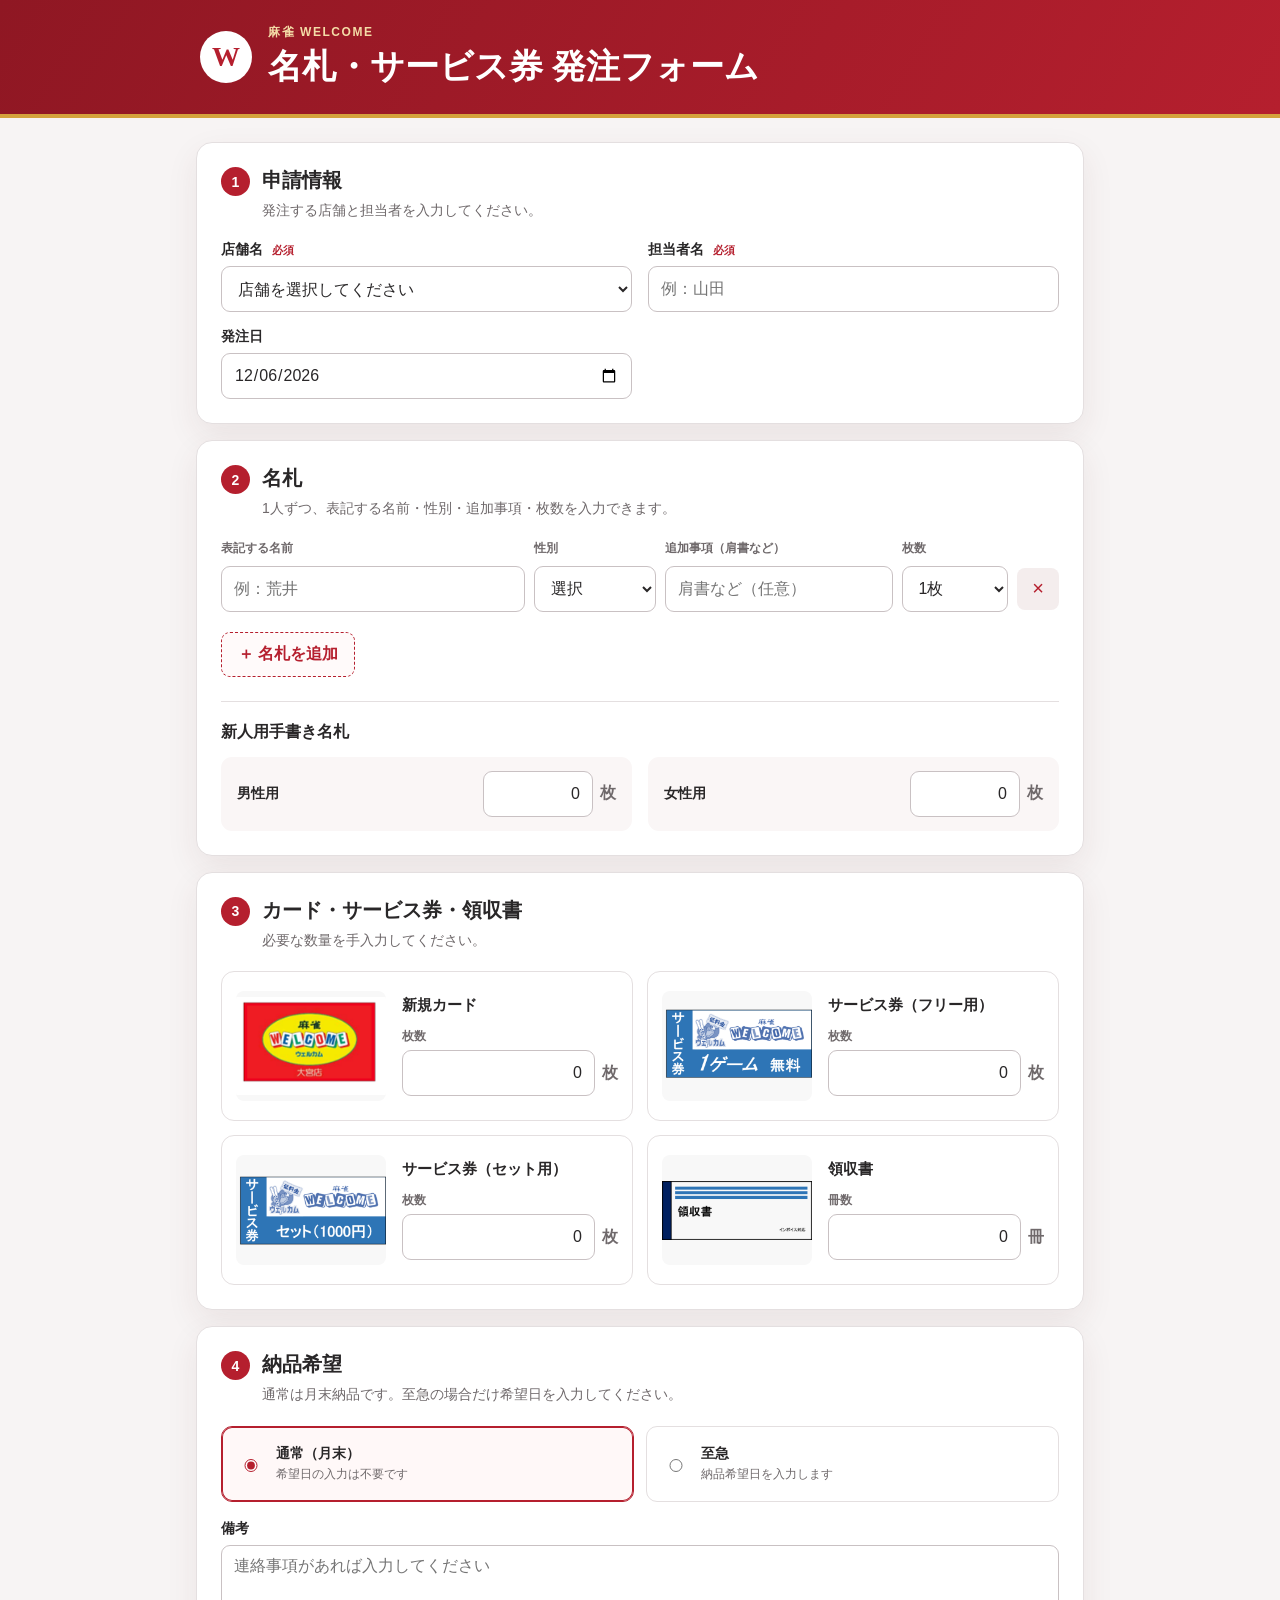
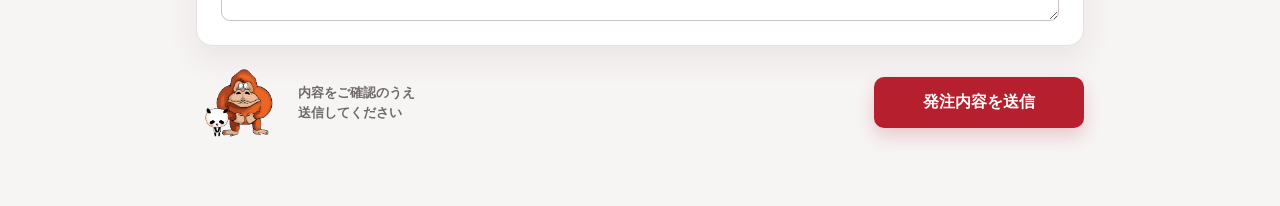
==== index.html @ 4ff01985 "Add WELCOME character to form" ====
<!doctype html>
<html lang="ja">
<head>
  <meta charset="utf-8">
  <meta name="viewport" content="width=device-width, initial-scale=1">
  <meta name="theme-color" content="#b51f2e">
  <title>麻雀WELCOME 名札・サービス券発注フォーム</title>
  <meta name="description" content="麻雀WELCOME店舗向けの名札・カード・サービス券・領収書発注フォーム">
  <link rel="stylesheet" href="styles.css">
</head>
<body>
  <header class="site-header">
    <div class="header-inner">
      <div class="brand-mark" aria-hidden="true">W</div>
      <div>
        <p class="eyebrow">麻雀 WELCOME</p>
        <h1>名札・サービス券 発注フォーム</h1>
      </div>
    </div>
  </header>

  <main>
    <form id="orderForm">
      <section class="panel">
        <div class="section-heading">
          <span class="step">1</span>
          <div><h2>申請情報</h2><p>発注する店舗と担当者を入力してください。</p></div>
        </div>
        <div class="grid two">
          <div class="field">
            <label for="store">店舗名 <span class="required">必須</span></label>
            <select id="store" required>
              <option value="">店舗を選択してください</option>
              <option>千葉店</option>
              <option>新小岩店</option>
              <option>大宮店</option>
              <option>日暮里店</option>
              <option>靖国通り店</option>
              <option>三宮店</option>
              <option>歌舞伎町店</option>
              <option>水道橋店</option>
            </select>
          </div>
          <div class="field">
            <label for="staff">担当者名 <span class="required">必須</span></label>
            <input id="staff" required autocomplete="name" placeholder="例：山田">
          </div>
          <div class="field">
            <label for="orderDate">発注日</label>
            <input id="orderDate" type="date">
          </div>
        </div>
        <button class="secondary-button history-button" id="historyButton" type="button" hidden>
          この店舗の発注履歴を見る
        </button>
        <div class="history-panel" id="historyPanel" hidden>
          <div class="history-title-row">
            <h3 id="historyTitle">発注履歴</h3>
            <button class="text-button" id="historyClose" type="button">閉じる</button>
          </div>
          <p id="historyStatus" class="muted" aria-live="polite"></p>
          <div class="history-list" id="historyList"></div>
        </div>
      </section>

      <section class="panel">
        <div class="section-heading">
          <span class="step">2</span>
          <div><h2>名札</h2><p>1人ずつ、表記する名前・性別・追加事項・枚数を入力できます。</p></div>
        </div>
        <div class="name-head" aria-hidden="true">
          <span>表記する名前</span><span>性別</span><span>追加事項（肩書など）</span><span>枚数</span><span></span>
        </div>
        <div id="nameRows"></div>
        <button class="add-button" type="button" id="addName">＋ 名札を追加</button>

        <div class="subsection">
          <h3>新人用手書き名札</h3>
          <div class="grid two">
            <div class="quantity-box">
              <label for="handwrittenMaleQuantity">男性用</label>
              <div class="quantity-input"><input id="handwrittenMaleQuantity" type="text" value="0" inputmode="numeric" pattern="[0-9]*"><span>枚</span></div>
            </div>
            <div class="quantity-box">
              <label for="handwrittenFemaleQuantity">女性用</label>
              <div class="quantity-input"><input id="handwrittenFemaleQuantity" type="text" value="0" inputmode="numeric" pattern="[0-9]*"><span>枚</span></div>
            </div>
          </div>
        </div>
      </section>

      <section class="panel">
        <div class="section-heading">
          <span class="step">3</span>
          <div><h2>カード・サービス券・領収書</h2><p>必要な数量を手入力してください。</p></div>
        </div>
        <div class="product-grid">
          <article class="product-card">
            <div class="sample-wrap"><img src="assets/new-card.png" alt="新規カード見本"></div>
            <div class="product-content"><h3>新規カード</h3><label for="cardQuantity">枚数</label><div class="quantity-input"><input id="cardQuantity" type="text" value="0" inputmode="numeric" pattern="[0-9]*"><span>枚</span></div></div>
          </article>
          <article class="product-card">
            <div class="sample-wrap"><img src="assets/free-ticket.png" alt="フリーサービス券見本"></div>
            <div class="product-content"><h3>サービス券（フリー用）</h3><label for="freeQuantity">枚数</label><div class="quantity-input"><input id="freeQuantity" type="text" value="0" inputmode="numeric" pattern="[0-9]*"><span>枚</span></div></div>
          </article>
          <article class="product-card">
            <div class="sample-wrap"><img src="assets/set-ticket.png" alt="セットサービス券見本"></div>
            <div class="product-content"><h3>サービス券（セット用）</h3><label for="setQuantity">枚数</label><div class="quantity-input"><input id="setQuantity" type="text" value="0" inputmode="numeric" pattern="[0-9]*"><span>枚</span></div></div>
          </article>
          <article class="product-card">
            <div class="sample-wrap"><img src="assets/receipt.png" alt="領収書見本"></div>
            <div class="product-content"><h3>領収書</h3><label for="receiptQuantity">冊数</label><div class="quantity-input"><input id="receiptQuantity" type="text" value="0" inputmode="numeric" pattern="[0-9]*"><span>冊</span></div></div>
          </article>
        </div>
      </section>

      <section class="panel">
        <div class="section-heading">
          <span class="step">4</span>
          <div><h2>納品希望</h2><p>通常は月末納品です。至急の場合だけ希望日を入力してください。</p></div>
        </div>
        <div class="delivery-options">
          <label class="choice"><input type="radio" name="delivery" value="通常（月末）" checked><span><strong>通常（月末）</strong><small>希望日の入力は不要です</small></span></label>
          <label class="choice"><input type="radio" name="delivery" value="至急"><span><strong>至急</strong><small>納品希望日を入力します</small></span></label>
        </div>
        <div class="field urgent-date" id="dateField" hidden>
          <label for="deliveryDate">納品希望日</label>
          <input id="deliveryDate" type="date">
        </div>
        <div class="field notes-field">
          <label for="notes">備考</label>
          <textarea id="notes" rows="3" placeholder="連絡事項があれば入力してください"></textarea>
        </div>
      </section>

      <div class="submit-area">
        <div class="submit-guide">
          <img src="assets/gorilla-panda-bow.png" alt="" aria-hidden="true">
          <span>内容をご確認のうえ<br>送信してください</span>
        </div>
        <p id="status" class="status" aria-live="polite"></p>
        <button class="submit-button" id="submit" type="submit">発注内容を送信</button>
      </div>
    </form>

    <section id="success" class="panel success" hidden>
      <div class="success-icon">✓</div>
      <h2>発注を受け付けました</h2>
      <p>受付番号：<strong id="orderId"></strong></p>
      <button class="secondary-button" type="button" id="newOrder">続けて発注する</button>
    </section>
  </main>

  <template id="nameTemplate">
    <div class="name-row">
      <div class="mobile-label">表記する名前</div>
      <input class="tag-name" aria-label="表記する名前" placeholder="例：荒井">
      <div class="mobile-label">性別</div>
      <select class="tag-gender" aria-label="性別"><option value="">選択</option><option>男性</option><option>女性</option></select>
      <div class="mobile-label">追加事項</div>
      <input class="tag-extra" aria-label="追加事項" placeholder="肩書など（任意）">
      <div class="mobile-label">枚数</div>
      <select class="tag-quantity" aria-label="枚数"><option value="1">1枚</option><option value="2">2枚</option><option value="3">3枚</option><option value="4">4枚</option><option value="5">5枚</option></select>
      <button class="remove-button" type="button" aria-label="この名札を削除">×</button>
    </div>
  </template>
  <script src="supabase.js"></script>
  <script src="app.js"></script>
</body>
</html>
---- styles.css ----
:root {
  --red: #b51f2e;
  --red-dark: #8f1723;
  --gold: #d4a23c;
  --ink: #292728;
  --muted: #6f696b;
  --line: #e4dfe0;
  --soft: #faf6f6;
  --white: #fff;
  --shadow: 0 12px 32px rgba(85, 33, 39, .08);
}
* { box-sizing: border-box; }
[hidden] { display: none !important; }
body {
  margin: 0;
  color: var(--ink);
  background: #f7f4f4;
  font-family: -apple-system, BlinkMacSystemFont, "Segoe UI", "Noto Sans JP", sans-serif;
}
.site-header { color: var(--white); background: linear-gradient(120deg, var(--red-dark), var(--red)); border-bottom: 4px solid var(--gold); }
.header-inner { display: flex; align-items: center; gap: 16px; max-width: 920px; margin: auto; padding: 24px 20px; }
.brand-mark { display: grid; place-items: center; width: 52px; height: 52px; flex: 0 0 auto; border: 2px solid rgba(255,255,255,.9); border-radius: 50%; background: var(--white); color: var(--red); font: 900 28px Georgia, serif; }
.eyebrow { margin: 0 0 3px; color: #f4dca7; font-size: 12px; font-weight: 800; letter-spacing: .13em; }
h1 { margin: 0; font-size: clamp(23px, 4vw, 34px); }
main { max-width: 920px; margin: 24px auto 64px; padding: 0 16px; }
.panel { margin: 16px 0; padding: 24px; border: 1px solid var(--line); border-radius: 16px; background: var(--white); box-shadow: var(--shadow); }
.section-heading { display: flex; align-items: flex-start; gap: 12px; margin-bottom: 20px; }
.section-heading h2 { margin: 0; font-size: 20px; }
.section-heading p { margin: 5px 0 0; color: var(--muted); font-size: 14px; line-height: 1.6; }
.step { display: grid; place-items: center; width: 29px; height: 29px; flex: 0 0 auto; border-radius: 50%; background: var(--red); color: white; font-size: 14px; font-weight: 900; }
.grid { display: grid; gap: 16px; }
.grid.two { grid-template-columns: repeat(2, minmax(0, 1fr)); }
.field { display: grid; gap: 7px; }
label, .name-head { font-size: 14px; font-weight: 750; }
.required { margin-left: 5px; color: var(--red); font-size: 11px; }
input, select, textarea {
  width: 100%;
  min-height: 46px;
  border: 1px solid #c9c1c3;
  border-radius: 9px;
  padding: 10px 12px;
  background: #fff;
  color: var(--ink);
  font: inherit;
}
textarea { resize: vertical; }
input:focus, select:focus, textarea:focus { outline: 3px solid rgba(181,31,46,.15); border-color: var(--red); }
button { font: inherit; cursor: pointer; }
.secondary-button, .add-button { border: 1px solid var(--red); border-radius: 9px; padding: 11px 16px; background: #fff; color: var(--red); font-weight: 800; }
.history-button { margin-top: 18px; }
.history-panel { margin-top: 16px; padding: 18px; border: 1px solid #ead5d8; border-radius: 12px; background: var(--soft); }
.history-title-row { display: flex; align-items: center; justify-content: space-between; gap: 12px; }
.history-title-row h3 { margin: 0; font-size: 17px; }
.text-button { border: 0; background: transparent; color: var(--red); font-weight: 800; }
.muted { color: var(--muted); }
.history-list { display: grid; gap: 10px; }
.history-card { padding: 14px; border: 1px solid var(--line); border-radius: 10px; background: #fff; }
.history-card header { display: flex; justify-content: space-between; gap: 12px; }
.history-card p { margin: 6px 0 0; color: #5f595b; font-size: 13px; line-height: 1.5; }
.history-card .order-items { color: var(--ink); }
.name-head, .name-row { display: grid; grid-template-columns: 2fr .8fr 1.5fr .7fr 42px; gap: 9px; align-items: center; }
.name-head { margin-bottom: 6px; color: var(--muted); font-size: 12px; }
.name-row { margin: 9px 0; }
.mobile-label { display: none; }
.remove-button { min-height: 42px; border: 0; border-radius: 8px; background: #f4eded; color: var(--red); font-size: 20px; }
.add-button { margin-top: 11px; border-style: dashed; background: #fffafa; }
.subsection { margin-top: 24px; padding-top: 20px; border-top: 1px solid var(--line); }
.subsection h3 { margin: 0 0 14px; font-size: 16px; }
.quantity-box { display: flex; align-items: center; justify-content: space-between; gap: 18px; padding: 14px 16px; border-radius: 11px; background: var(--soft); }
.quantity-input { display: flex; align-items: center; gap: 7px; }
.quantity-input input { width: 110px; text-align: right; }
.quantity-input span { color: var(--muted); font-weight: 700; }
.product-grid { display: grid; grid-template-columns: repeat(2, minmax(0, 1fr)); gap: 14px; }
.product-card { display: grid; grid-template-columns: 150px 1fr; gap: 16px; align-items: center; min-height: 150px; padding: 14px; border: 1px solid var(--line); border-radius: 13px; background: #fff; }
.sample-wrap { display: grid; place-items: center; height: 110px; overflow: hidden; border-radius: 8px; background: #f8f8f8; }
.sample-wrap img { width: 100%; max-height: 105px; object-fit: contain; }
.product-content h3 { margin: 0 0 13px; font-size: 15px; }
.product-content label { display: block; margin-bottom: 5px; color: var(--muted); font-size: 12px; }
.product-content .quantity-input input { width: 100%; min-width: 0; }
.delivery-options { display: grid; grid-template-columns: repeat(2, minmax(0, 1fr)); gap: 12px; }
.choice { display: flex; align-items: center; gap: 12px; min-height: 76px; padding: 14px; border: 1px solid var(--line); border-radius: 11px; background: #fff; cursor: pointer; }
.choice:has(input:checked) { border-color: var(--red); background: #fff8f8; box-shadow: inset 0 0 0 1px var(--red); }
.choice input { width: 20px; min-height: auto; accent-color: var(--red); }
.choice span { display: grid; gap: 4px; }
.choice small { color: var(--muted); font-weight: 500; }
.urgent-date { max-width: 360px; margin-top: 16px; }
.notes-field { margin-top: 18px; }
.submit-area { display: flex; align-items: center; justify-content: flex-end; gap: 16px; margin-top: 18px; }
.submit-guide { display: flex; align-items: center; gap: 10px; margin-right: auto; color: var(--muted); font-size: 13px; font-weight: 750; line-height: 1.5; }
.submit-guide img { width: 92px; height: 78px; object-fit: contain; object-position: bottom; }
.status { margin: 0; color: var(--red); font-weight: 750; }
.submit-button { min-width: 210px; border: 0; border-radius: 10px; padding: 15px 26px; background: var(--red); color: white; font-size: 16px; font-weight: 900; box-shadow: 0 8px 18px rgba(181,31,46,.2); }
.submit-button:hover { background: var(--red-dark); }
.submit-button:disabled { opacity: .55; cursor: wait; }
.success { padding: 40px 24px; text-align: center; }
.success h2 { margin: 12px 0 8px; }
.success-icon { display: grid; place-items: center; width: 58px; height: 58px; margin: auto; border-radius: 50%; background: #e8f5ec; color: #18743a; font-size: 30px; font-weight: 900; }
@media (max-width: 740px) {
  .panel { padding: 19px 16px; }
  .grid.two, .product-grid, .delivery-options { grid-template-columns: 1fr; }
  .name-head { display: none; }
  .name-row { grid-template-columns: 1fr 90px 42px; padding: 14px; border: 1px solid var(--line); border-radius: 11px; }
  .mobile-label { display: block; grid-column: 1/-1; margin: 5px 0 -4px; color: var(--muted); font-size: 11px; font-weight: 750; }
  .name-row .tag-name, .name-row .tag-extra { grid-column: 1/-1; }
  .name-row .tag-gender { grid-column: 1/3; }
  .name-row .tag-quantity { grid-column: 1/3; }
  .name-row .remove-button { grid-column: 3; grid-row: 8; }
  .product-card { grid-template-columns: 120px 1fr; }
  .sample-wrap { height: 95px; }
  .quantity-box { padding: 12px; }
  .submit-area { align-items: stretch; flex-direction: column; }
  .submit-guide { justify-content: center; margin-right: 0; text-align: left; }
  .submit-guide img { width: 82px; height: 70px; }
  .submit-button { width: 100%; }
}
@media (max-width: 430px) {
  .header-inner { padding: 19px 16px; }
  .brand-mark { width: 45px; height: 45px; font-size: 24px; }
  .product-card { grid-template-columns: 100px 1fr; gap: 12px; padding: 11px; }
  .product-content h3 { font-size: 14px; }
  .quantity-input input { width: 86px; }
}
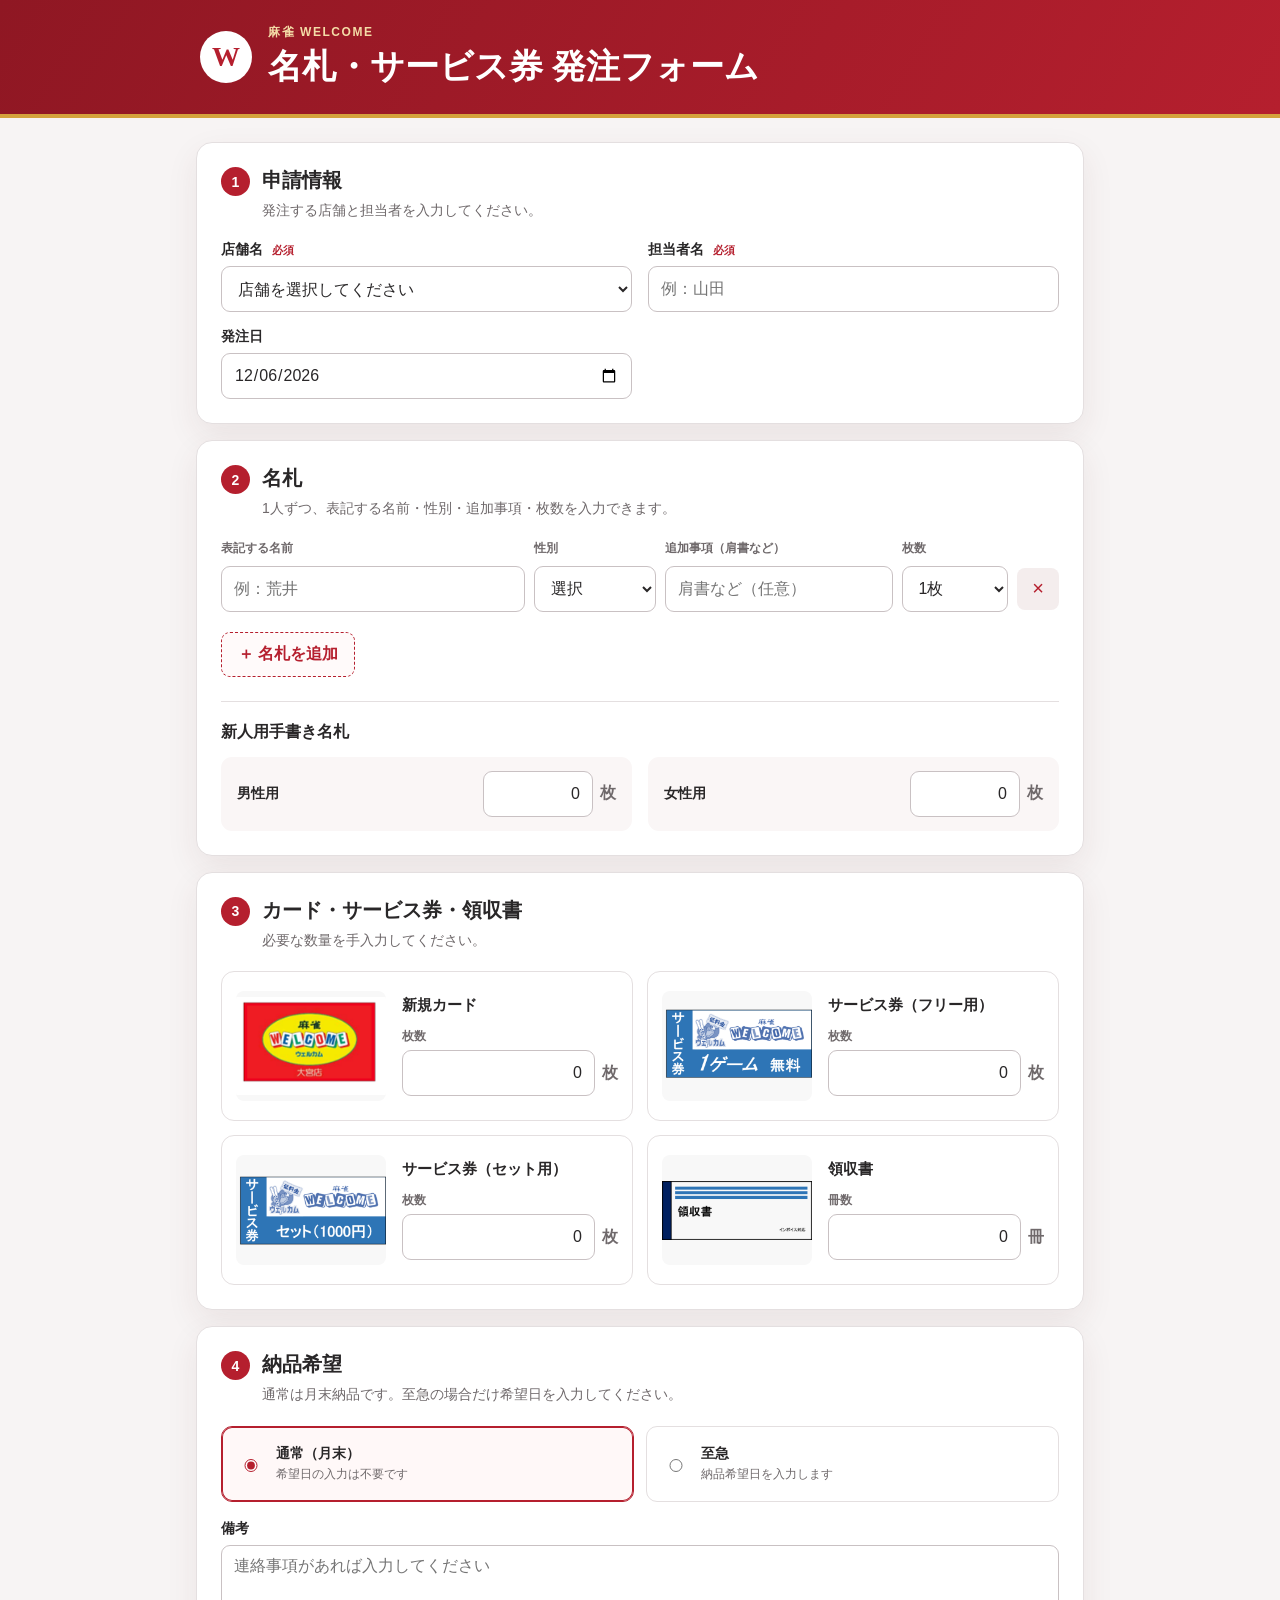
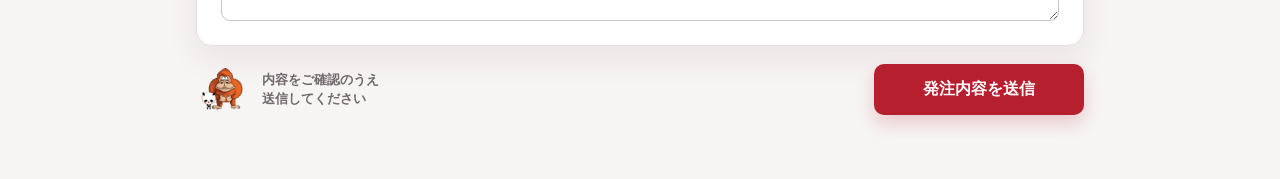
==== commit 472bfd8e: "Resize form character" ====
--- a/index.html
+++ b/index.html
@@ -6,7 +6,7 @@
   <meta name="theme-color" content="#b51f2e">
   <title>麻雀WELCOME 名札・サービス券発注フォーム</title>
   <meta name="description" content="麻雀WELCOME店舗向けの名札・カード・サービス券・領収書発注フォーム">
-  <link rel="stylesheet" href="styles.css">
+  <link rel="stylesheet" href="styles.css?v=20260723-2">
 </head>
 <body>
   <header class="site-header">
@@ -135,7 +135,7 @@
 
       <div class="submit-area">
         <div class="submit-guide">
-          <img src="assets/gorilla-panda-bow.png" alt="" aria-hidden="true">
+          <img src="assets/gorilla-panda-bow.png" alt="" aria-hidden="true" width="56" height="48">
           <span>内容をご確認のうえ<br>送信してください</span>
         </div>
         <p id="status" class="status" aria-live="polite"></p>
--- a/styles.css
+++ b/styles.css
@@ -87,7 +87,7 @@
 .notes-field { margin-top: 18px; }
 .submit-area { display: flex; align-items: center; justify-content: flex-end; gap: 16px; margin-top: 18px; }
 .submit-guide { display: flex; align-items: center; gap: 10px; margin-right: auto; color: var(--muted); font-size: 13px; font-weight: 750; line-height: 1.5; }
-.submit-guide img { width: 92px; height: 78px; object-fit: contain; object-position: bottom; }
+.submit-guide img { width: 56px; height: 48px; flex: 0 0 auto; object-fit: contain; object-position: bottom; }
 .status { margin: 0; color: var(--red); font-weight: 750; }
 .submit-button { min-width: 210px; border: 0; border-radius: 10px; padding: 15px 26px; background: var(--red); color: white; font-size: 16px; font-weight: 900; box-shadow: 0 8px 18px rgba(181,31,46,.2); }
 .submit-button:hover { background: var(--red-dark); }
@@ -110,7 +110,7 @@
   .quantity-box { padding: 12px; }
   .submit-area { align-items: stretch; flex-direction: column; }
   .submit-guide { justify-content: center; margin-right: 0; text-align: left; }
-  .submit-guide img { width: 82px; height: 70px; }
+  .submit-guide img { width: 52px; height: 45px; }
   .submit-button { width: 100%; }
 }
 @media (max-width: 430px) {
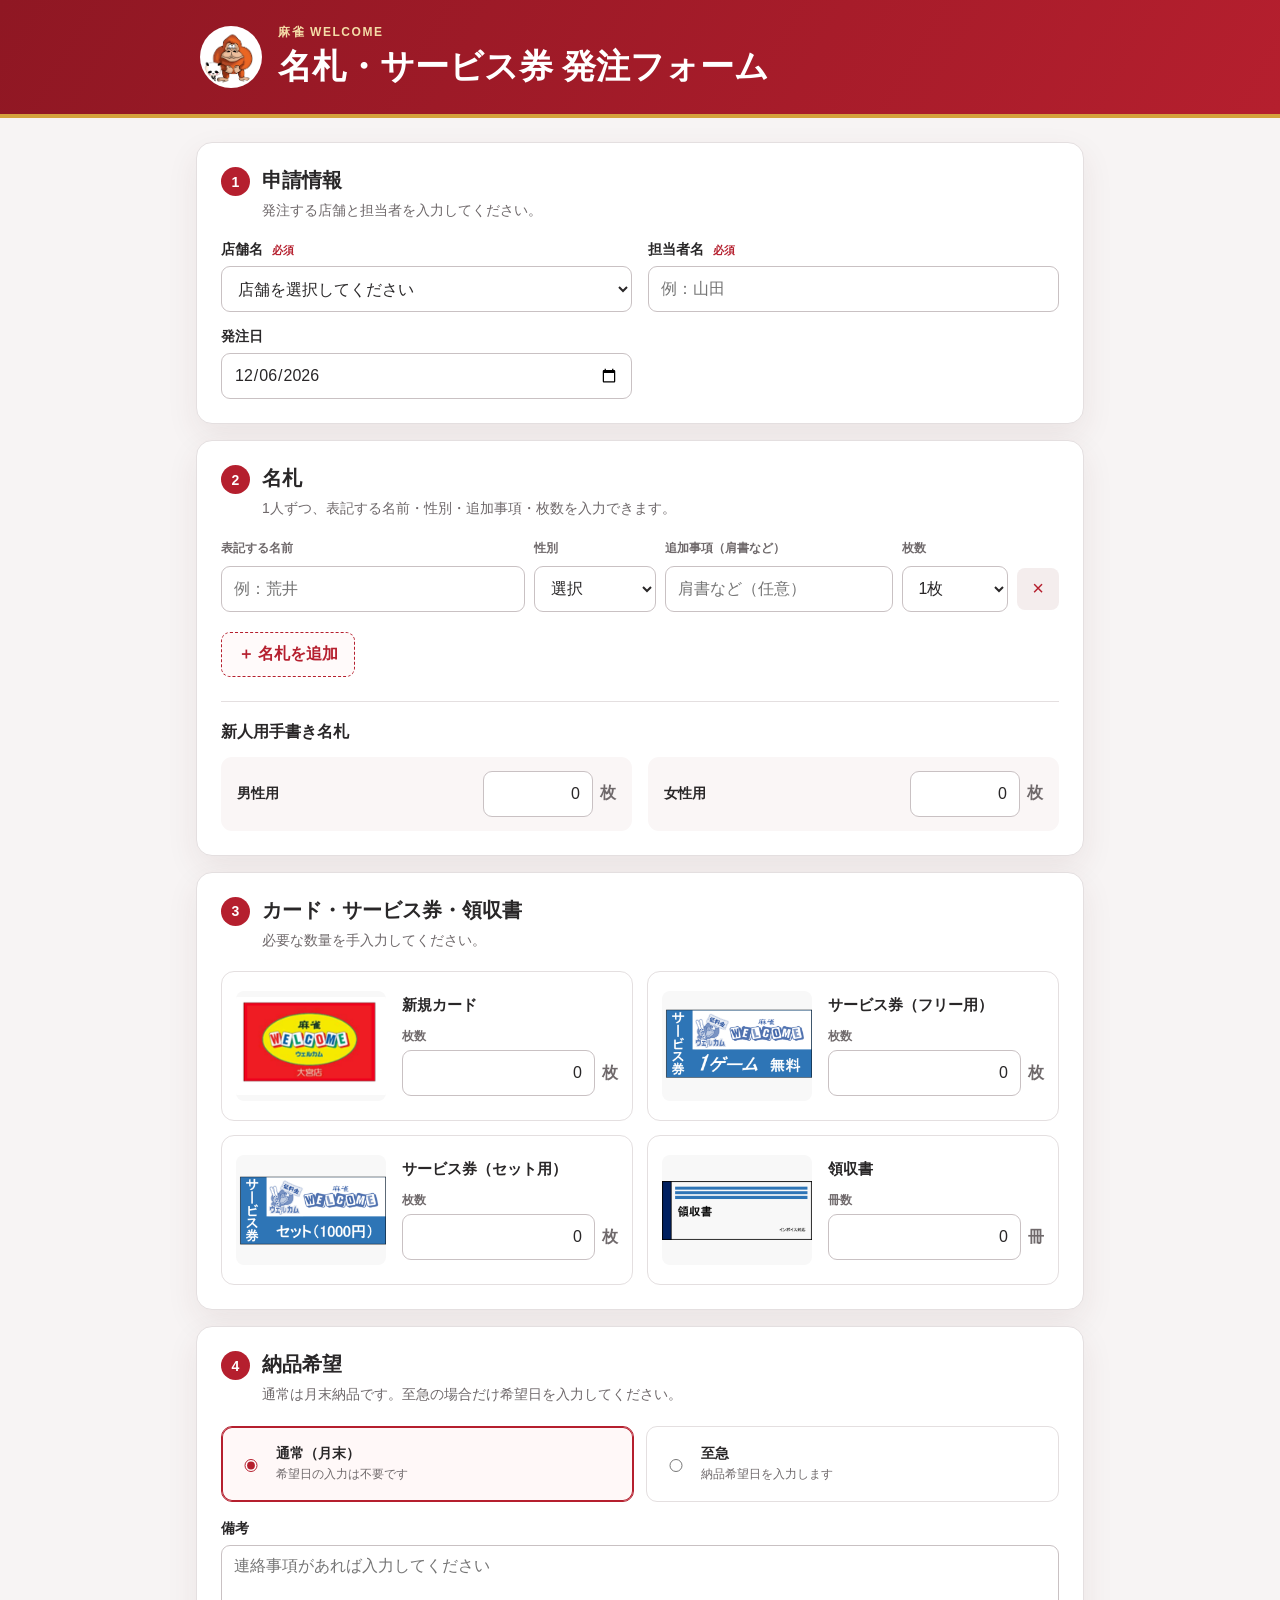
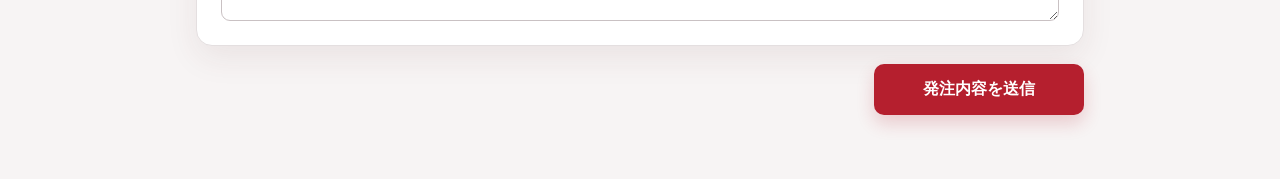
==== commit 95835adc: "Move character to header" ====
--- a/index.html
+++ b/index.html
@@ -6,12 +6,14 @@
   <meta name="theme-color" content="#b51f2e">
   <title>麻雀WELCOME 名札・サービス券発注フォーム</title>
   <meta name="description" content="麻雀WELCOME店舗向けの名札・カード・サービス券・領収書発注フォーム">
-  <link rel="stylesheet" href="styles.css?v=20260723-2">
+  <link rel="stylesheet" href="styles.css?v=20260723-3">
 </head>
 <body>
   <header class="site-header">
     <div class="header-inner">
-      <div class="brand-mark" aria-hidden="true">W</div>
+      <div class="brand-mark">
+        <img src="assets/gorilla-panda-bow.png" alt="WELCOMEキャラクター" width="58" height="58">
+      </div>
       <div>
         <p class="eyebrow">麻雀 WELCOME</p>
         <h1>名札・サービス券 発注フォーム</h1>
@@ -134,10 +136,6 @@
       </section>
 
       <div class="submit-area">
-        <div class="submit-guide">
-          <img src="assets/gorilla-panda-bow.png" alt="" aria-hidden="true" width="56" height="48">
-          <span>内容をご確認のうえ<br>送信してください</span>
-        </div>
         <p id="status" class="status" aria-live="polite"></p>
         <button class="submit-button" id="submit" type="submit">発注内容を送信</button>
       </div>
--- a/styles.css
+++ b/styles.css
@@ -19,7 +19,8 @@
 }
 .site-header { color: var(--white); background: linear-gradient(120deg, var(--red-dark), var(--red)); border-bottom: 4px solid var(--gold); }
 .header-inner { display: flex; align-items: center; gap: 16px; max-width: 920px; margin: auto; padding: 24px 20px; }
-.brand-mark { display: grid; place-items: center; width: 52px; height: 52px; flex: 0 0 auto; border: 2px solid rgba(255,255,255,.9); border-radius: 50%; background: var(--white); color: var(--red); font: 900 28px Georgia, serif; }
+.brand-mark { display: grid; place-items: center; width: 62px; height: 62px; flex: 0 0 auto; overflow: hidden; border: 2px solid rgba(255,255,255,.9); border-radius: 50%; background: var(--white); }
+.brand-mark img { width: 58px; height: 58px; object-fit: contain; object-position: center bottom; }
 .eyebrow { margin: 0 0 3px; color: #f4dca7; font-size: 12px; font-weight: 800; letter-spacing: .13em; }
 h1 { margin: 0; font-size: clamp(23px, 4vw, 34px); }
 main { max-width: 920px; margin: 24px auto 64px; padding: 0 16px; }
@@ -86,8 +87,6 @@
 .urgent-date { max-width: 360px; margin-top: 16px; }
 .notes-field { margin-top: 18px; }
 .submit-area { display: flex; align-items: center; justify-content: flex-end; gap: 16px; margin-top: 18px; }
-.submit-guide { display: flex; align-items: center; gap: 10px; margin-right: auto; color: var(--muted); font-size: 13px; font-weight: 750; line-height: 1.5; }
-.submit-guide img { width: 56px; height: 48px; flex: 0 0 auto; object-fit: contain; object-position: bottom; }
 .status { margin: 0; color: var(--red); font-weight: 750; }
 .submit-button { min-width: 210px; border: 0; border-radius: 10px; padding: 15px 26px; background: var(--red); color: white; font-size: 16px; font-weight: 900; box-shadow: 0 8px 18px rgba(181,31,46,.2); }
 .submit-button:hover { background: var(--red-dark); }
@@ -109,13 +108,12 @@
   .sample-wrap { height: 95px; }
   .quantity-box { padding: 12px; }
   .submit-area { align-items: stretch; flex-direction: column; }
-  .submit-guide { justify-content: center; margin-right: 0; text-align: left; }
-  .submit-guide img { width: 52px; height: 45px; }
   .submit-button { width: 100%; }
 }
 @media (max-width: 430px) {
   .header-inner { padding: 19px 16px; }
-  .brand-mark { width: 45px; height: 45px; font-size: 24px; }
+  .brand-mark { width: 52px; height: 52px; }
+  .brand-mark img { width: 48px; height: 48px; }
   .product-card { grid-template-columns: 100px 1fr; gap: 12px; padding: 11px; }
   .product-content h3 { font-size: 14px; }
   .quantity-input input { width: 86px; }
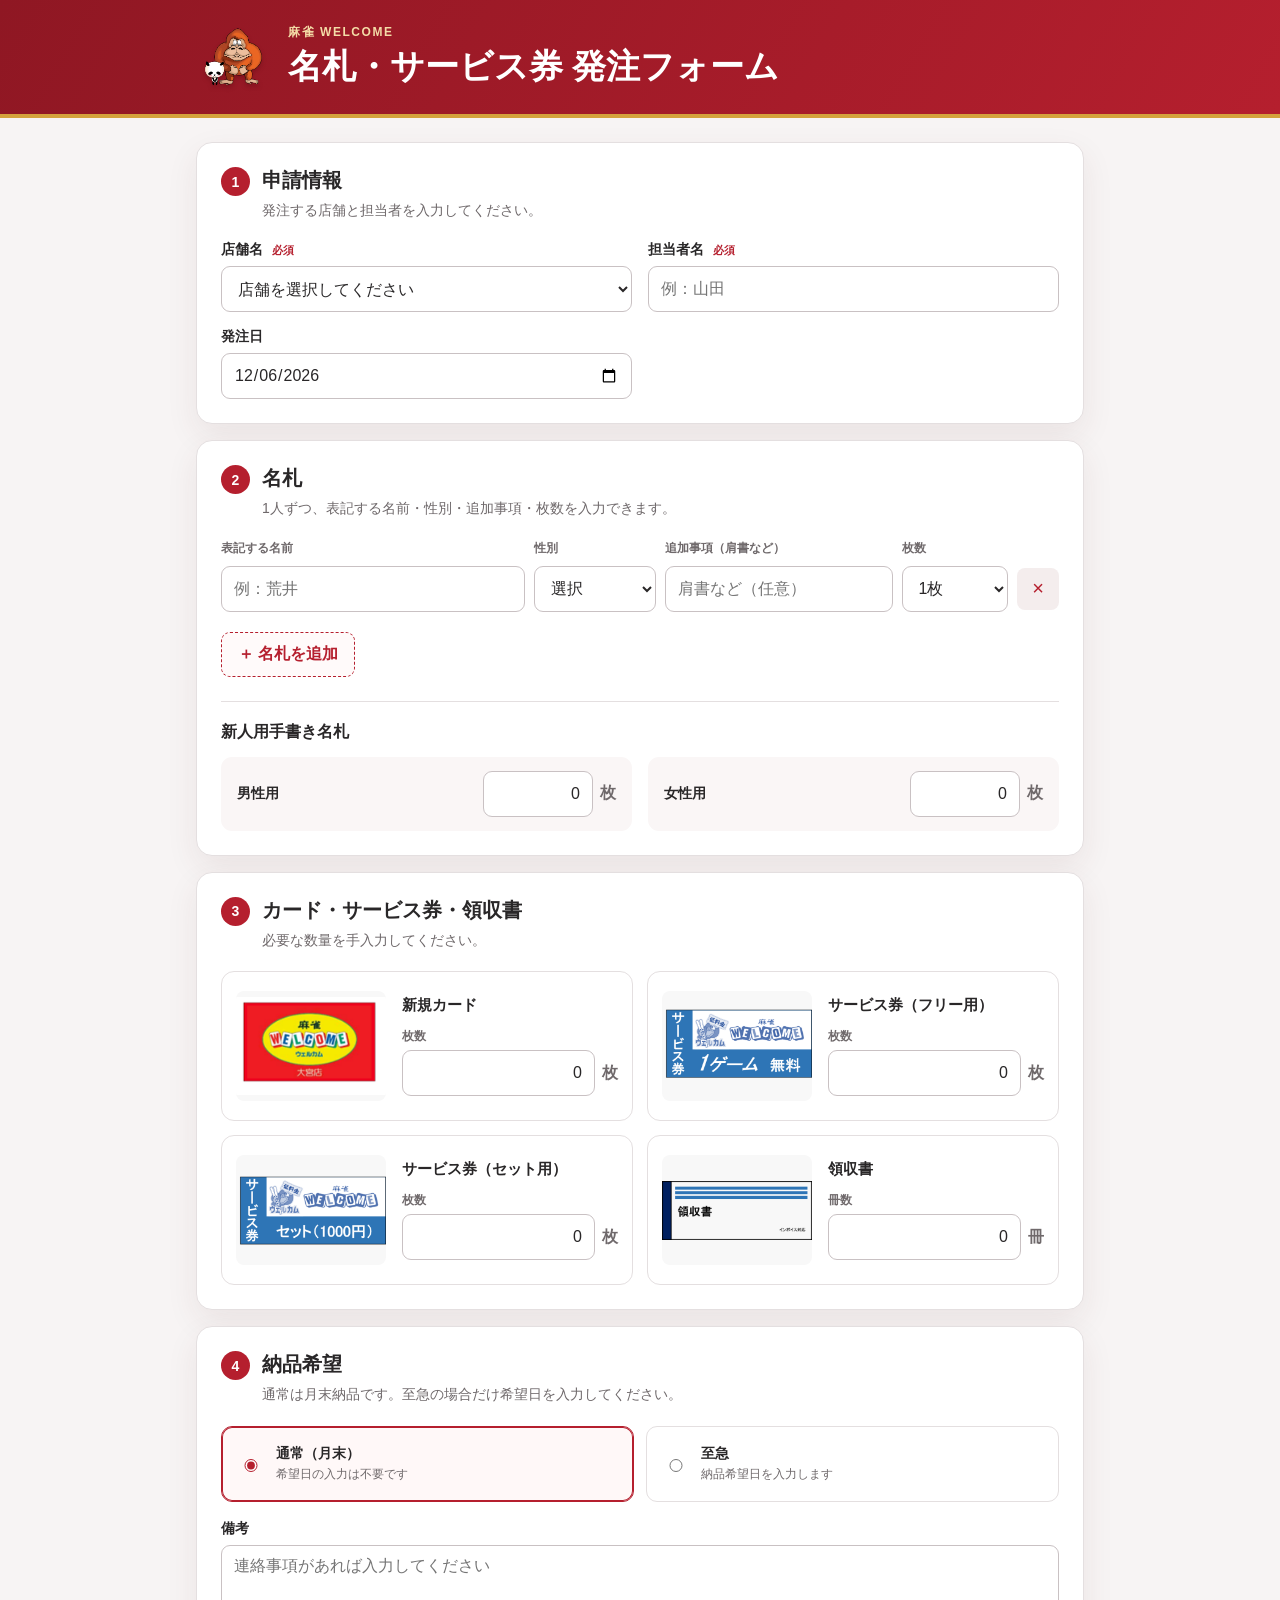
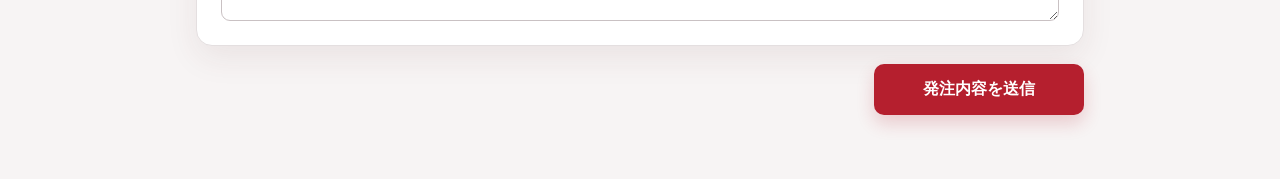
==== commit 5237aa56: "Remove character badge circle" ====
--- a/index.html
+++ b/index.html
@@ -6,7 +6,7 @@
   <meta name="theme-color" content="#b51f2e">
   <title>麻雀WELCOME 名札・サービス券発注フォーム</title>
   <meta name="description" content="麻雀WELCOME店舗向けの名札・カード・サービス券・領収書発注フォーム">
-  <link rel="stylesheet" href="styles.css?v=20260723-3">
+  <link rel="stylesheet" href="styles.css?v=20260723-4">
 </head>
 <body>
   <header class="site-header">
--- a/styles.css
+++ b/styles.css
@@ -19,8 +19,8 @@
 }
 .site-header { color: var(--white); background: linear-gradient(120deg, var(--red-dark), var(--red)); border-bottom: 4px solid var(--gold); }
 .header-inner { display: flex; align-items: center; gap: 16px; max-width: 920px; margin: auto; padding: 24px 20px; }
-.brand-mark { display: grid; place-items: center; width: 62px; height: 62px; flex: 0 0 auto; overflow: hidden; border: 2px solid rgba(255,255,255,.9); border-radius: 50%; background: var(--white); }
-.brand-mark img { width: 58px; height: 58px; object-fit: contain; object-position: center bottom; }
+.brand-mark { display: grid; place-items: center; width: 72px; height: 66px; flex: 0 0 auto; }
+.brand-mark img { width: 72px; height: 66px; object-fit: contain; object-position: center bottom; filter: drop-shadow(0 3px 2px rgba(70, 0, 8, .25)); }
 .eyebrow { margin: 0 0 3px; color: #f4dca7; font-size: 12px; font-weight: 800; letter-spacing: .13em; }
 h1 { margin: 0; font-size: clamp(23px, 4vw, 34px); }
 main { max-width: 920px; margin: 24px auto 64px; padding: 0 16px; }
@@ -112,8 +112,8 @@
 }
 @media (max-width: 430px) {
   .header-inner { padding: 19px 16px; }
-  .brand-mark { width: 52px; height: 52px; }
-  .brand-mark img { width: 48px; height: 48px; }
+  .brand-mark { width: 60px; height: 55px; }
+  .brand-mark img { width: 60px; height: 55px; }
   .product-card { grid-template-columns: 100px 1fr; gap: 12px; padding: 11px; }
   .product-content h3 { font-size: 14px; }
   .quantity-input input { width: 86px; }
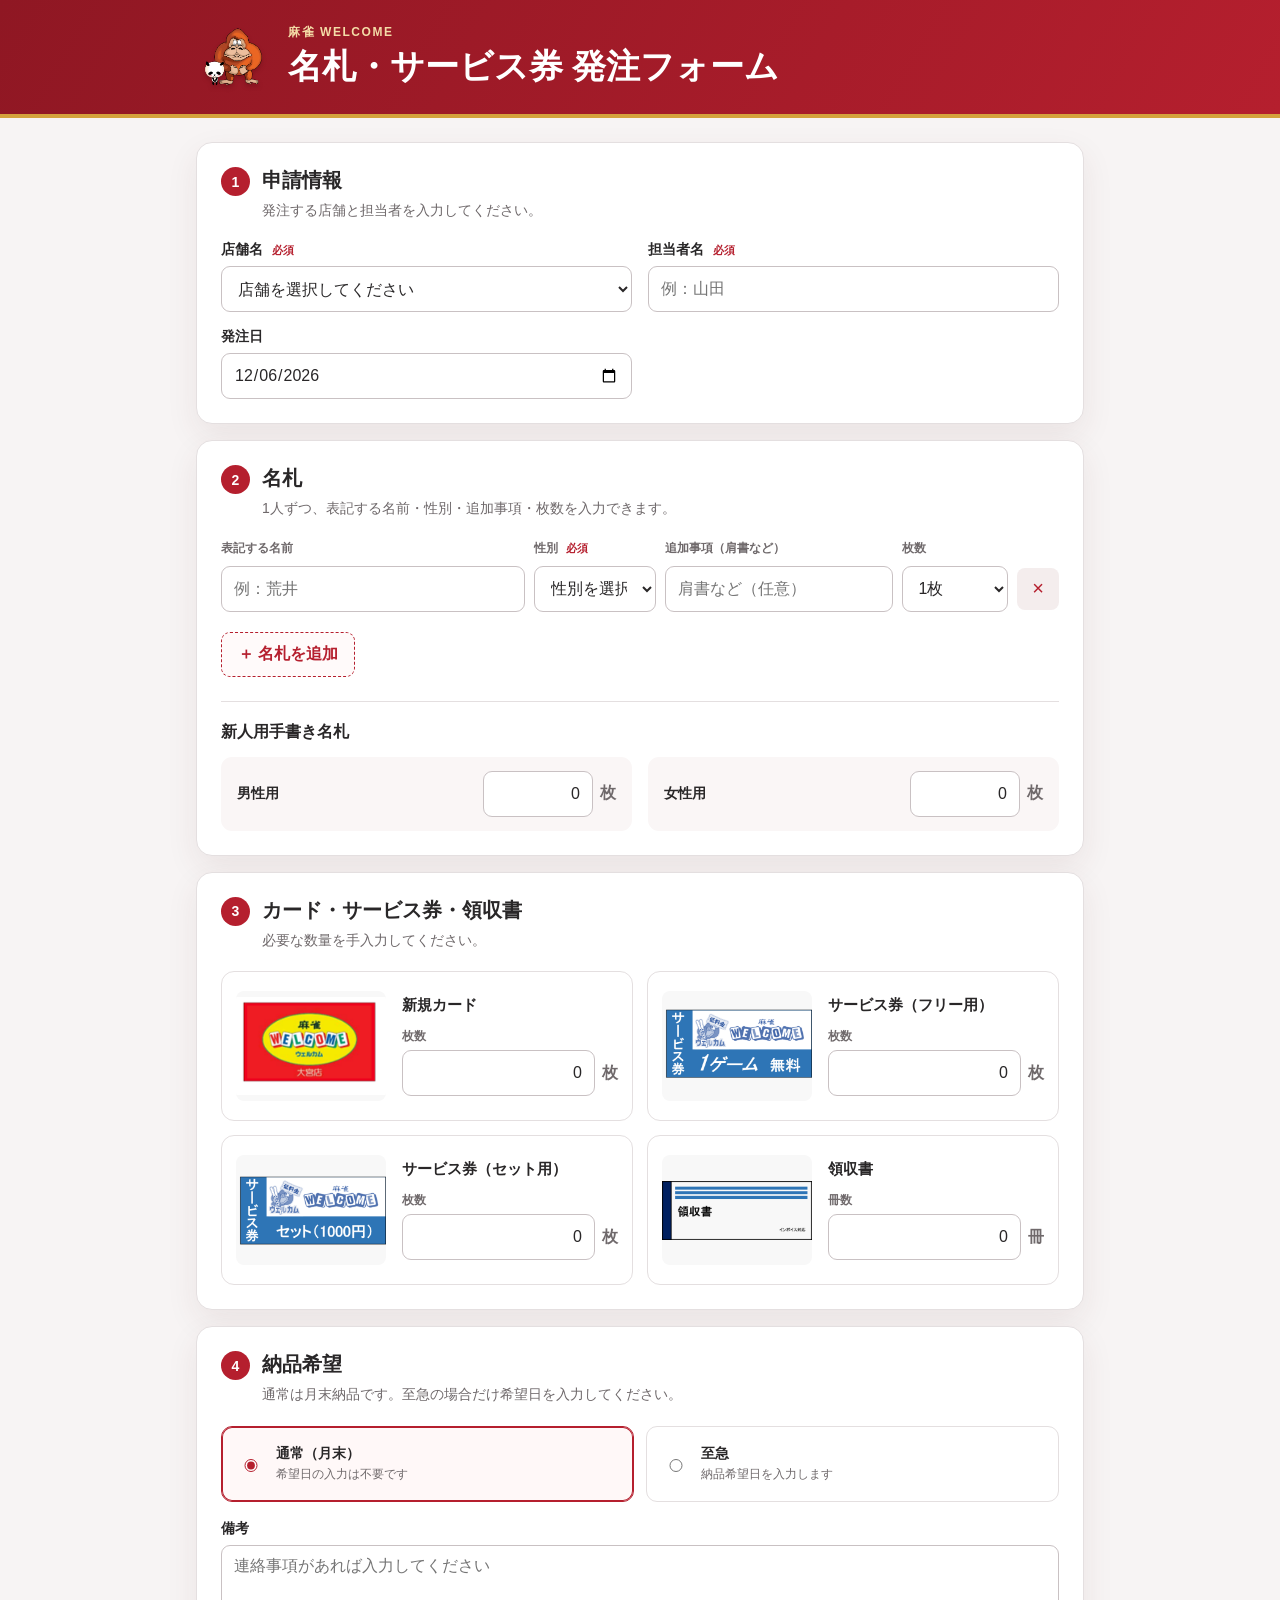
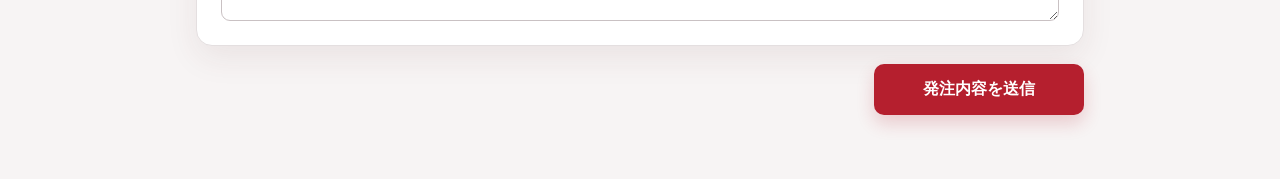
==== commit e2ad5015: "Require gender for name tag orders" ====
--- a/index.html
+++ b/index.html
@@ -71,7 +71,7 @@
           <div><h2>名札</h2><p>1人ずつ、表記する名前・性別・追加事項・枚数を入力できます。</p></div>
         </div>
         <div class="name-head" aria-hidden="true">
-          <span>表記する名前</span><span>性別</span><span>追加事項（肩書など）</span><span>枚数</span><span></span>
+          <span>表記する名前</span><span>性別 <span class="required">必須</span></span><span>追加事項（肩書など）</span><span>枚数</span><span></span>
         </div>
         <div id="nameRows"></div>
         <button class="add-button" type="button" id="addName">＋ 名札を追加</button>
@@ -153,8 +153,8 @@
     <div class="name-row">
       <div class="mobile-label">表記する名前</div>
       <input class="tag-name" aria-label="表記する名前" placeholder="例：荒井">
-      <div class="mobile-label">性別</div>
-      <select class="tag-gender" aria-label="性別"><option value="">選択</option><option>男性</option><option>女性</option></select>
+      <div class="mobile-label">性別 <span class="required">必須</span></div>
+      <select class="tag-gender" aria-label="性別" aria-required="true"><option value="">性別を選択</option><option>男性</option><option>女性</option></select>
       <div class="mobile-label">追加事項</div>
       <input class="tag-extra" aria-label="追加事項" placeholder="肩書など（任意）">
       <div class="mobile-label">枚数</div>
@@ -163,6 +163,6 @@
     </div>
   </template>
   <script src="supabase.js"></script>
-  <script src="app.js"></script>
+  <script src="app.js?v=20260723-2"></script>
 </body>
 </html>
